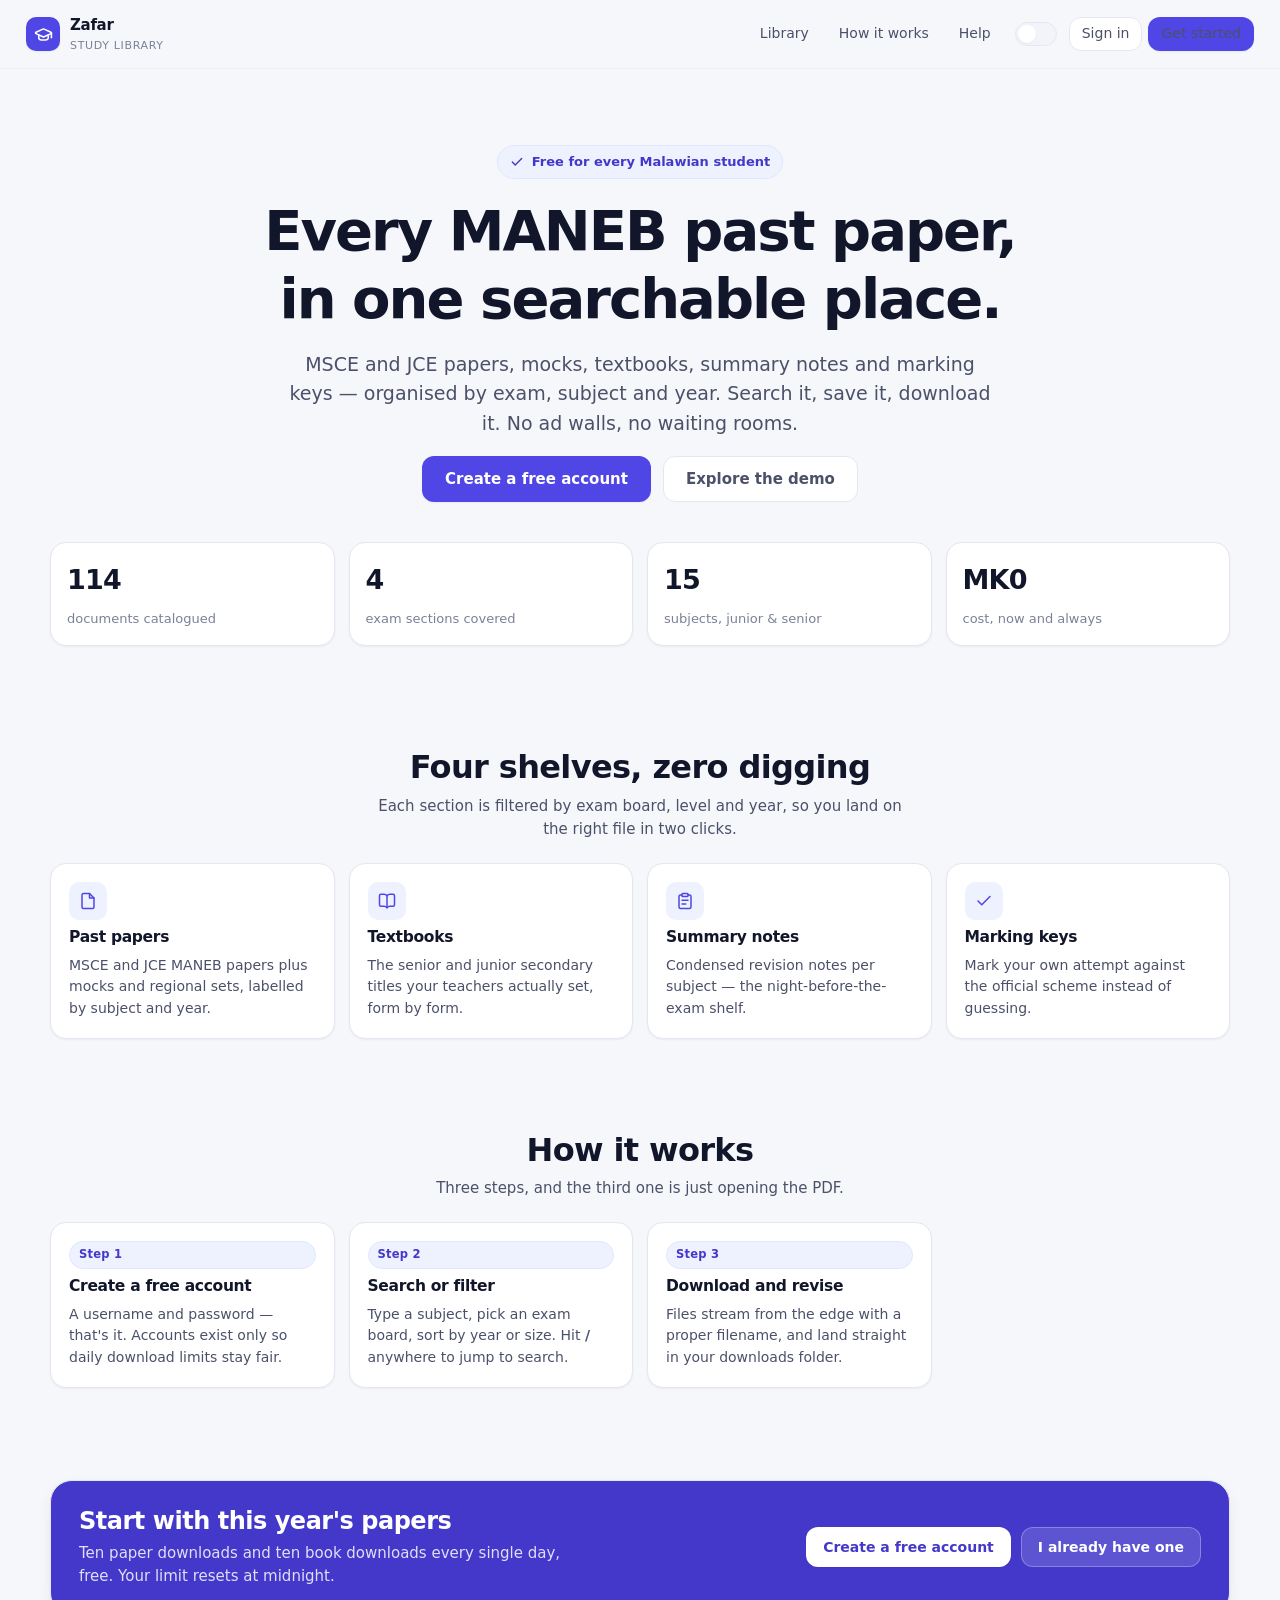
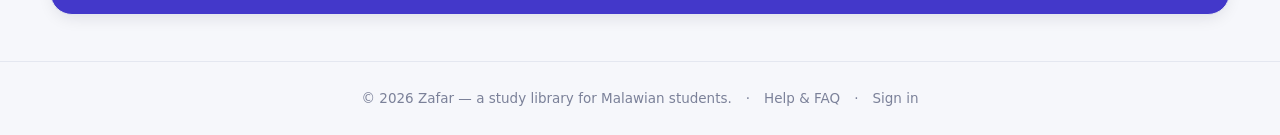
==== web/index.html @ 70df7e29 "Rebuild the Zafar frontend: design system, shared shell, demo fallback Replaces the copy-pasted per-" ====
<!DOCTYPE html>
<html lang="en" data-theme="light">
<head>
<meta charset="UTF-8">
<meta name="viewport" content="width=device-width, initial-scale=1">
<title>Zafar — MANEB past papers, textbooks &amp; notes</title>
<meta name="description" content="Zafar is a free, searchable library of MANEB MSCE and JCE past papers, mocks, textbooks, notes and marking keys.">
<link rel="stylesheet" href="assets/css/app.css">
<script>try{var t=localStorage.getItem("zafar_theme");if(t)document.documentElement.setAttribute("data-theme",t);}catch(e){}</script>
</head>
<body>
  <header class="landing-nav">
    <a class="brand" href="index.html">
      <span class="brand-mark">
        <svg width="19" height="19" viewBox="0 0 24 24" fill="none" stroke="currentColor" stroke-width="2" stroke-linecap="round" stroke-linejoin="round"><path d="M21.42 10.922a1 1 0 0 0-.019-1.838L12.83 5.18a2 2 0 0 0-1.66 0L2.6 9.08a1 1 0 0 0 0 1.837l8.57 3.908a2 2 0 0 0 1.66 0z"/><path d="M22 10v6"/><path d="M6 12.5V16a6 3 0 0 0 12 0v-3.5"/></svg>
      </span>
      <span class="brand-text"><span class="brand-name">Zafar</span><span class="brand-sub">Study library</span></span>
    </a>
    <nav class="links">
      <a class="nav-hide" href="#library">Library</a>
      <a class="nav-hide" href="#how">How it works</a>
      <a class="nav-hide" href="help.html">Help</a>
      <button class="switch" data-theme-switch role="switch" aria-checked="false" aria-label="Toggle dark mode" style="margin:0 6px"></button>
      <a class="btn btn-ghost btn-sm" href="login.html">Sign in</a>
      <a class="btn btn-primary btn-sm" href="register.html">Get started</a>
    </nav>
  </header>

  <main>
    <section class="wrap landing-hero">
      <span class="eyebrow">
        <svg width="14" height="14" viewBox="0 0 24 24" fill="none" stroke="currentColor" stroke-width="2.4" stroke-linecap="round" stroke-linejoin="round"><path d="M20 6 9 17l-5-5"/></svg>
        Free for every Malawian student
      </span>
      <h1>Every MANEB past paper, in one searchable place.</h1>
      <p class="lede">
        MSCE and JCE papers, mocks, textbooks, summary notes and marking keys — organised by exam,
        subject and year. Search it, save it, download it. No ad walls, no waiting rooms.
      </p>
      <div class="hero-cta">
        <a class="btn btn-primary btn-lg" href="register.html">Create a free account</a>
        <a class="btn btn-ghost btn-lg" href="home.html?demo=1">Explore the demo</a>
      </div>

      <div class="grid grid-stats" style="width:100%;margin-top:22px;text-align:left">
        <div class="stat"><div class="stat-value" data-count-docs>—</div><div class="stat-label">documents catalogued</div></div>
        <div class="stat"><div class="stat-value">4</div><div class="stat-label">exam sections covered</div></div>
        <div class="stat"><div class="stat-value">15</div><div class="stat-label">subjects, junior &amp; senior</div></div>
        <div class="stat"><div class="stat-value">MK0</div><div class="stat-label">cost, now and always</div></div>
      </div>
    </section>

    <section class="wrap section" id="library">
      <div class="section-title">
        <h2>Four shelves, zero digging</h2>
        <p>Each section is filtered by exam board, level and year, so you land on the right file in two clicks.</p>
      </div>
      <div class="grid">
        <a class="panel feature" href="dashboard.html?demo=1">
          <span class="stat-glyph"><svg width="18" height="18" viewBox="0 0 24 24" fill="none" stroke="currentColor" stroke-width="2" stroke-linecap="round" stroke-linejoin="round"><path d="M14 2H6a2 2 0 0 0-2 2v16a2 2 0 0 0 2 2h12a2 2 0 0 0 2-2V8z"/><polyline points="14 2 14 8 20 8"/></svg></span>
          <h3>Past papers</h3>
          <p>MSCE and JCE MANEB papers plus mocks and regional sets, labelled by subject and year.</p>
        </a>
        <a class="panel feature" href="books.html?demo=1">
          <span class="stat-glyph"><svg width="18" height="18" viewBox="0 0 24 24" fill="none" stroke="currentColor" stroke-width="2" stroke-linecap="round" stroke-linejoin="round"><path d="M12 5v16"/><path d="M20.001 19A2 2 0 0022 17V5a2 2 0 00-1.999-2L16 3.002A5 5 0 0012 5a5 5 0 00-4-2H4a2 2 0 00-2 2v12a2 2 0 001.999 2H8a5 5 0 014 2 5 5 0 014-2z"/></svg></span>
          <h3>Textbooks</h3>
          <p>The senior and junior secondary titles your teachers actually set, form by form.</p>
        </a>
        <a class="panel feature" href="notes.html?demo=1">
          <span class="stat-glyph"><svg width="18" height="18" viewBox="0 0 24 24" fill="none" stroke="currentColor" stroke-width="2" stroke-linecap="round" stroke-linejoin="round"><path d="M16 4h2a2 2 0 0 1 2 2v14a2 2 0 0 1-2 2H6a2 2 0 0 1-2-2V6a2 2 0 0 1 2-2h2"/><rect x="8" y="2" width="8" height="4" rx="1"/><path d="M8 11h8"/><path d="M8 16h5"/></svg></span>
          <h3>Summary notes</h3>
          <p>Condensed revision notes per subject — the night-before-the-exam shelf.</p>
        </a>
        <a class="panel feature" href="marking-keys.html?demo=1">
          <span class="stat-glyph"><svg width="18" height="18" viewBox="0 0 24 24" fill="none" stroke="currentColor" stroke-width="2" stroke-linecap="round" stroke-linejoin="round"><path d="M20 6 9 17l-5-5"/></svg></span>
          <h3>Marking keys</h3>
          <p>Mark your own attempt against the official scheme instead of guessing.</p>
        </a>
      </div>
    </section>

    <section class="wrap section" id="how">
      <div class="section-title">
        <h2>How it works</h2>
        <p>Three steps, and the third one is just opening the PDF.</p>
      </div>
      <div class="grid">
        <div class="panel feature">
          <span class="badge">Step 1</span>
          <h3>Create a free account</h3>
          <p>A username and password — that's it. Accounts exist only so daily download limits stay fair.</p>
        </div>
        <div class="panel feature">
          <span class="badge">Step 2</span>
          <h3>Search or filter</h3>
          <p>Type a subject, pick an exam board, sort by year or size. Hit <b>/</b> anywhere to jump to search.</p>
        </div>
        <div class="panel feature">
          <span class="badge">Step 3</span>
          <h3>Download and revise</h3>
          <p>Files stream from the edge with a proper filename, and land straight in your downloads folder.</p>
        </div>
      </div>
    </section>

    <section class="wrap section">
      <div class="panel hero" style="background:var(--brand-700)">
        <div>
          <h2>Start with this year's papers</h2>
          <p>Ten paper downloads and ten book downloads every single day, free. Your limit resets at midnight.</p>
        </div>
        <div class="hero-actions">
          <a class="btn btn-primary" href="register.html">Create a free account</a>
          <a class="btn btn-ghost" href="login.html">I already have one</a>
        </div>
      </div>
    </section>
  </main>

  <footer class="footer">
    <span>© <span data-year></span> Zafar — a study library for Malawian students.</span>
    <span aria-hidden="true">·</span>
    <a href="help.html">Help &amp; FAQ</a>
    <span aria-hidden="true">·</span>
    <a href="login.html">Sign in</a>
  </footer>

  <script src="assets/js/config.js"></script>
  <script src="assets/js/demo.js"></script>
  <script src="assets/js/shell.js"></script>
  <script>
    document.querySelector("[data-year]").textContent = new Date().getFullYear();
    document.querySelector("[data-count-docs]").textContent = ZafarDemo.total.toLocaleString();
    ZafarShell.applyTheme(document.documentElement.getAttribute("data-theme") || "light");
    document.querySelectorAll("[data-theme-switch]").forEach(function (sw) {
      sw.addEventListener("click", function () {
        var now = document.documentElement.getAttribute("data-theme") === "dark" ? "light" : "dark";
        ZafarShell.applyTheme(now);
      });
    });
  </script>
</body>
</html>
---- web/assets/css/app.css ----
/* ============================================================
   Zafar — design system
   One stylesheet, token driven, light + dark.
   ============================================================ */

:root {
  /* Brand: cool indigo (trust / study) + one warm accent (amber) */
  --brand-50:  #eef2ff;
  --brand-100: #e0e7ff;
  --brand-200: #c7d2fe;
  --brand-400: #818cf8;
  --brand-500: #6366f1;
  --brand-600: #4f46e5;
  --brand-700: #4338ca;

  --accent-500: #f59e0b;
  --accent-600: #d97706;

  --ok-500: #059669;
  --ok-bg:  #ecfdf5;
  --warn-500: #b45309;
  --warn-bg: #fffbeb;
  --danger-500: #dc2626;
  --danger-bg: #fef2f2;

  /* Surfaces */
  --bg:        #f6f7fb;
  --surface:   #ffffff;
  --surface-2: #f2f4f9;
  --sidebar:   #ffffff;

  --text:      #12162a;
  --text-soft: #4b5169;
  --text-mute: #7b8199;

  --border:      #e4e7f0;
  --border-soft: #eef0f7;

  --ring: rgba(99, 102, 241, 0.35);

  --shadow-sm: 0 1px 2px rgba(18, 22, 42, 0.05);
  --shadow-md: 0 6px 18px -6px rgba(18, 22, 42, 0.14);
  --shadow-lg: 0 24px 48px -24px rgba(18, 22, 42, 0.28);

  --r-sm: 8px;
  --r-md: 12px;
  --r-lg: 16px;
  --r-xl: 22px;
  --r-full: 999px;

  --sidebar-w: 274px;
  --content-max: 1180px;

  --ease: cubic-bezier(0.22, 0.8, 0.3, 1);
}

html[data-theme="dark"] {
  --bg:        #0b0e1a;
  --surface:   #12162a;
  --surface-2: #181d34;
  --sidebar:   #0f1324;

  --text:      #eef0f8;
  --text-soft: #b7bdd3;
  --text-mute: #868da8;

  --border:      #252b45;
  --border-soft: #1c2138;

  --brand-50:  #1b1f3d;
  --brand-100: #232a52;

  --ok-bg:   #0c2b21;
  --warn-bg: #2c2109;
  --danger-bg: #2c1315;

  --shadow-sm: 0 1px 2px rgba(0, 0, 0, 0.4);
  --shadow-md: 0 8px 22px -8px rgba(0, 0, 0, 0.6);
  --shadow-lg: 0 28px 56px -28px rgba(0, 0, 0, 0.75);
}

* { box-sizing: border-box; }

html, body { height: 100%; }

body {
  margin: 0;
  background: var(--bg);
  color: var(--text);
  font-family: "Inter", ui-sans-serif, system-ui, -apple-system, "Segoe UI", Roboto,
    "Helvetica Neue", Arial, sans-serif;
  font-size: 15px;
  line-height: 1.55;
  -webkit-font-smoothing: antialiased;
  text-rendering: optimizeLegibility;
}

a { color: inherit; text-decoration: none; }
button { font: inherit; color: inherit; }
svg { flex: 0 0 auto; }

h1, h2, h3, h4 {
  margin: 0;
  letter-spacing: -0.02em;
  line-height: 1.2;
  font-weight: 700;
}

:focus-visible {
  outline: 2px solid var(--brand-500);
  outline-offset: 2px;
  border-radius: var(--r-sm);
}

::selection { background: var(--brand-200); color: var(--text); }

/* Scrollbars */
* { scrollbar-width: thin; scrollbar-color: var(--border) transparent; }
*::-webkit-scrollbar { width: 10px; height: 10px; }
*::-webkit-scrollbar-thumb {
  background: var(--border);
  border: 3px solid transparent;
  background-clip: content-box;
  border-radius: var(--r-full);
}

/* ============================================================
   App layout
   ============================================================ */

.app { min-height: 100vh; }

.sidebar {
  position: fixed;
  inset: 0 auto 0 0;
  width: var(--sidebar-w);
  display: flex;
  flex-direction: column;
  gap: 4px;
  background: var(--sidebar);
  border-right: 1px solid var(--border);
  padding: 18px 14px 14px;
  z-index: 60;
  transition: transform 0.28s var(--ease);
}

.sidebar-header {
  display: flex;
  align-items: center;
  justify-content: space-between;
  gap: 10px;
  padding: 0 6px 16px;
}

.brand { display: flex; align-items: center; gap: 10px; }

.brand-mark {
  width: 34px;
  height: 34px;
  border-radius: 10px;
  display: grid;
  place-items: center;
  background: var(--brand-600);
  color: #fff;
  box-shadow: var(--shadow-sm);
}

.brand-text { display: flex; flex-direction: column; }
.brand-name { font-weight: 700; letter-spacing: -0.02em; }
.brand-sub { font-size: 11px; color: var(--text-mute); letter-spacing: 0.06em; text-transform: uppercase; }

.icon-btn {
  width: 34px;
  height: 34px;
  display: grid;
  place-items: center;
  border: 1px solid var(--border);
  background: var(--surface);
  border-radius: var(--r-md);
  cursor: pointer;
  color: var(--text-soft);
  transition: background 0.15s var(--ease), color 0.15s var(--ease);
}
.icon-btn:hover { background: var(--surface-2); color: var(--text); }

.sidebar .icon-btn.close-btn { display: none; }

.nav {
  display: flex;
  flex-direction: column;
  gap: 2px;
  overflow-y: auto;
  flex: 1 1 auto;
  padding-bottom: 8px;
}

.nav-label {
  font-size: 11px;
  letter-spacing: 0.09em;
  text-transform: uppercase;
  color: var(--text-mute);
  font-weight: 600;
  padding: 14px 10px 6px;
}

.nav-item {
  display: flex;
  align-items: center;
  gap: 11px;
  padding: 9px 10px;
  border-radius: var(--r-md);
  color: var(--text-soft);
  font-weight: 500;
  cursor: pointer;
  user-select: none;
  transition: background 0.15s var(--ease), color 0.15s var(--ease);
}
.nav-item > svg { width: 18px; height: 18px; opacity: 0.8; }
.nav-item:hover { background: var(--surface-2); color: var(--text); }
.nav-item.active {
  background: var(--brand-50);
  color: var(--brand-700);
  font-weight: 600;
}
html[data-theme="dark"] .nav-item.active { color: var(--brand-200); }
.nav-item.active > svg { opacity: 1; }

.nav-item .chevron {
  margin-left: auto;
  width: 15px;
  height: 15px;
  opacity: 0.6;
  transition: transform 0.22s var(--ease);
}
.nav-item.open .chevron { transform: rotate(90deg); }

.sub-nav {
  display: grid;
  grid-template-rows: 0fr;
  transition: grid-template-rows 0.25s var(--ease);
  margin-left: 18px;
  border-left: 1px solid var(--border);
}
.sub-nav.open { grid-template-rows: 1fr; }
.sub-nav > div { overflow: hidden; display: flex; flex-direction: column; gap: 1px; padding-left: 8px; }
.sub-nav.open > div { padding-block: 3px; }

.sub-item {
  padding: 7px 10px;
  border-radius: var(--r-sm);
  font-size: 14px;
  color: var(--text-soft);
  cursor: pointer;
  display: flex;
  align-items: center;
}
.sub-item:hover { background: var(--surface-2); color: var(--text); }
.sub-item.active { color: var(--brand-600); font-weight: 600; }
html[data-theme="dark"] .sub-item.active { color: var(--brand-400); }

.pill {
  margin-left: auto;
  min-width: 20px;
  height: 20px;
  padding: 0 6px;
  border-radius: var(--r-full);
  background: var(--brand-600);
  color: #fff;
  font-size: 11px;
  font-weight: 700;
  display: inline-flex;
  align-items: center;
  justify-content: center;
}

.sidebar-footer {
  border-top: 1px solid var(--border-soft);
  padding-top: 10px;
  display: flex;
  flex-direction: column;
  gap: 4px;
}

.theme-row {
  display: flex;
  align-items: center;
  gap: 10px;
  padding: 8px 10px;
  font-size: 14px;
  color: var(--text-soft);
}
.switch {
  margin-left: auto;
  width: 42px;
  height: 24px;
  border-radius: var(--r-full);
  border: 1px solid var(--border);
  background: var(--surface-2);
  position: relative;
  cursor: pointer;
  transition: background 0.2s var(--ease), border-color 0.2s var(--ease);
}
.switch::after {
  content: "";
  position: absolute;
  top: 2px;
  left: 2px;
  width: 18px;
  height: 18px;
  border-radius: var(--r-full);
  background: var(--surface);
  box-shadow: var(--shadow-sm);
  transition: left 0.2s var(--ease);
}
.switch[aria-checked="true"] { background: var(--brand-600); border-color: var(--brand-600); }
.switch[aria-checked="true"]::after { left: 21px; }

.overlay {
  position: fixed;
  inset: 0;
  background: rgba(9, 12, 26, 0.5);
  backdrop-filter: blur(2px);
  opacity: 0;
  pointer-events: none;
  transition: opacity 0.25s var(--ease);
  z-index: 55;
}
.overlay.show { opacity: 1; pointer-events: auto; }

/* Main */
.main {
  margin-left: var(--sidebar-w);
  min-height: 100vh;
  display: flex;
  flex-direction: column;
}

.topbar {
  position: sticky;
  top: 0;
  z-index: 40;
  display: flex;
  align-items: center;
  gap: 14px;
  padding: 14px 26px;
  background: color-mix(in srgb, var(--bg) 82%, transparent);
  backdrop-filter: blur(10px);
  border-bottom: 1px solid var(--border-soft);
}
.hamburger { display: none; }

.topbar h1 { font-size: 19px; }
.topbar .crumb { font-size: 12px; color: var(--text-mute); font-weight: 500; }
.topbar-right { margin-left: auto; display: flex; align-items: center; gap: 10px; }

.count-tag {
  font-size: 13px;
  color: var(--text-soft);
  background: var(--surface);
  border: 1px solid var(--border);
  padding: 5px 11px;
  border-radius: var(--r-full);
  font-variant-numeric: tabular-nums;
  white-space: nowrap;
}

.content {
  width: 100%;
  max-width: var(--content-max);
  margin: 0 auto;
  padding: 24px 26px 64px;
  display: flex;
  flex-direction: column;
  gap: 20px;
}

/* ============================================================
   Buttons
   ============================================================ */

.btn {
  display: inline-flex;
  align-items: center;
  justify-content: center;
  gap: 8px;
  height: 40px;
  padding: 0 16px;
  border-radius: var(--r-md);
  border: 1px solid transparent;
  font-weight: 600;
  font-size: 14px;
  cursor: pointer;
  white-space: nowrap;
  transition: background 0.15s var(--ease), border-color 0.15s var(--ease),
    color 0.15s var(--ease), box-shadow 0.15s var(--ease);
}
.btn-primary { background: var(--brand-600); color: #fff; box-shadow: var(--shadow-sm); }
.btn-primary:hover { background: var(--brand-700); }
.btn-ghost { background: var(--surface); border-color: var(--border); color: var(--text-soft); }
.btn-ghost:hover { background: var(--surface-2); color: var(--text); }
.btn-sm { height: 34px; padding: 0 12px; font-size: 13px; }
.btn-lg { height: 46px; padding: 0 22px; font-size: 15px; }
.btn-block { width: 100%; }
.btn[disabled], .btn[aria-disabled="true"] { opacity: 0.55; cursor: not-allowed; }

/* ============================================================
   Cards / grid
   ============================================================ */

.panel {
  background: var(--surface);
  border: 1px solid var(--border);
  border-radius: var(--r-lg);
  box-shadow: var(--shadow-sm);
}

.section-head {
  display: flex;
  align-items: baseline;
  gap: 12px;
  flex-wrap: wrap;
}
.section-head h2 { font-size: 16px; }
.section-head p { margin: 0; color: var(--text-mute); font-size: 13px; }
.section-head .spacer { margin-left: auto; }

.grid {
  display: grid;
  gap: 14px;
  grid-template-columns: repeat(auto-fill, minmax(272px, 1fr));
}
.grid-stats { grid-template-columns: repeat(auto-fit, minmax(200px, 1fr)); }

/* Document card */
.doc {
  background: var(--surface);
  border: 1px solid var(--border);
  border-radius: var(--r-lg);
  padding: 16px;
  display: flex;
  flex-direction: column;
  gap: 12px;
  box-shadow: var(--shadow-sm);
  transition: border-color 0.16s var(--ease), box-shadow 0.16s var(--ease);
}
.doc:hover { border-color: var(--brand-200); box-shadow: var(--shadow-md); }
html[data-theme="dark"] .doc:hover { border-color: var(--brand-500); }

.doc-top { display: flex; align-items: center; gap: 8px; }

.badge {
  display: inline-flex;
  align-items: center;
  gap: 6px;
  font-size: 11.5px;
  font-weight: 600;
  letter-spacing: 0.02em;
  padding: 4px 9px;
  border-radius: var(--r-full);
  background: var(--brand-50);
  color: var(--brand-700);
  border: 1px solid var(--brand-100);
}
html[data-theme="dark"] .badge { color: var(--brand-200); border-color: transparent; }
.badge-soft { background: var(--surface-2); color: var(--text-soft); border-color: var(--border); }
.badge-ok { background: var(--ok-bg); color: var(--ok-500); border-color: transparent; }
.badge-warn { background: var(--warn-bg); color: var(--warn-500); border-color: transparent; }

.fav-btn {
  margin-left: auto;
  width: 32px;
  height: 32px;
  display: grid;
  place-items: center;
  border-radius: var(--r-md);
  border: 1px solid var(--border);
  background: var(--surface);
  color: var(--text-mute);
  cursor: pointer;
  transition: color 0.15s var(--ease), background 0.15s var(--ease), border-color 0.15s var(--ease);
}
.fav-btn:hover { color: var(--danger-500); border-color: var(--danger-500); }
.fav-btn.on { color: #fff; background: var(--danger-500); border-color: var(--danger-500); }
.fav-btn.on svg { fill: currentColor; }
.fav-btn.bounce { animation: pop 0.3s var(--ease); }

@keyframes pop {
  0% { transform: scale(1); }
  45% { transform: scale(1.18); }
  100% { transform: scale(1); }
}

.doc-title {
  font-weight: 650;
  font-size: 15px;
  letter-spacing: -0.01em;
  display: -webkit-box;
  -webkit-line-clamp: 2;
  -webkit-box-orient: vertical;
  overflow: hidden;
  min-height: 2.6em;
}

.doc-foot {
  display: flex;
  align-items: center;
  gap: 12px;
  padding-top: 12px;
  border-top: 1px solid var(--border-soft);
  margin-top: auto;
}

.file-meta { display: flex; align-items: center; gap: 10px; min-width: 0; }
.file-glyph {
  width: 36px;
  height: 36px;
  border-radius: var(--r-md);
  display: grid;
  place-items: center;
  background: var(--danger-bg);
  color: var(--danger-500);
}
.file-meta .lines { min-width: 0; line-height: 1.3; }
.file-meta .size { font-size: 13px; font-weight: 600; }
.file-meta .type { font-size: 12px; color: var(--text-mute); }
.doc-foot .btn { margin-left: auto; }

/* Stat card */
.stat {
  background: var(--surface);
  border: 1px solid var(--border);
  border-radius: var(--r-lg);
  padding: 16px;
  display: flex;
  flex-direction: column;
  gap: 8px;
  box-shadow: var(--shadow-sm);
}
.stat-head { display: flex; align-items: center; gap: 10px; }
.stat-glyph {
  width: 34px;
  height: 34px;
  border-radius: 10px;
  display: grid;
  place-items: center;
  background: var(--brand-50);
  color: var(--brand-600);
}
html[data-theme="dark"] .stat-glyph { color: var(--brand-400); }
.stat-label { font-size: 13px; color: var(--text-mute); font-weight: 500; }
.stat-value { font-size: 27px; font-weight: 700; letter-spacing: -0.03em; font-variant-numeric: tabular-nums; }
.stat-foot { font-size: 12.5px; color: var(--text-mute); }

.meter { height: 6px; border-radius: var(--r-full); background: var(--surface-2); overflow: hidden; }
.meter > i { display: block; height: 100%; background: var(--brand-600); border-radius: inherit; transition: width 0.5s var(--ease); }
.meter.low > i { background: var(--accent-500); }
.meter.out > i { background: var(--danger-500); }

/* Hero / greeting */
.hero {
  border-radius: var(--r-xl);
  padding: 26px 28px;
  background: var(--brand-600);
  color: #fff;
  display: flex;
  align-items: center;
  gap: 24px;
  flex-wrap: wrap;
  box-shadow: var(--shadow-md);
}
.hero h2 { font-size: 24px; }
.hero p { margin: 6px 0 0; color: rgba(255, 255, 255, 0.84); max-width: 54ch; }
.hero .hero-actions { margin-left: auto; display: flex; gap: 10px; flex-wrap: wrap; }
.hero .btn-ghost {
  background: rgba(255, 255, 255, 0.14);
  border-color: rgba(255, 255, 255, 0.28);
  color: #fff;
}
.hero .btn-ghost:hover { background: rgba(255, 255, 255, 0.24); color: #fff; }
.hero .btn-primary { background: #fff; color: var(--brand-700); }
.hero .btn-primary:hover { background: #eef2ff; }

/* ============================================================
   Search + filters
   ============================================================ */

.toolbar { display: flex; gap: 10px; flex-wrap: wrap; align-items: center; }

.search {
  position: relative;
  flex: 1 1 300px;
  min-width: 220px;
}
.search > svg {
  position: absolute;
  left: 13px;
  top: 50%;
  transform: translateY(-50%);
  width: 18px;
  height: 18px;
  color: var(--text-mute);
  pointer-events: none;
}
.search input {
  width: 100%;
  height: 44px;
  padding: 0 14px 0 42px;
  border-radius: var(--r-md);
  border: 1px solid var(--border);
  background: var(--surface);
  color: var(--text);
  font-size: 14.5px;
  transition: border-color 0.15s var(--ease), box-shadow 0.15s var(--ease);
}
.search input::placeholder { color: var(--text-mute); }
.search input:focus {
  outline: none;
  border-color: var(--brand-500);
  box-shadow: 0 0 0 3px var(--ring);
}

.select {
  height: 44px;
  padding: 0 34px 0 13px;
  border-radius: var(--r-md);
  border: 1px solid var(--border);
  background: var(--surface);
  color: var(--text);
  font-size: 14px;
  cursor: pointer;
  appearance: none;
  background-image: url("data:image/svg+xml,%3Csvg xmlns='http://www.w3.org/2000/svg' viewBox='0 0 24 24' fill='none' stroke='%237b8199' stroke-width='2' stroke-linecap='round'%3E%3Cpath d='m6 9 6 6 6-6'/%3E%3C/svg%3E");
  background-repeat: no-repeat;
  background-position: right 10px center;
  background-size: 16px;
}
.select:focus { outline: none; border-color: var(--brand-500); box-shadow: 0 0 0 3px var(--ring); }

.chips { display: flex; gap: 8px; flex-wrap: wrap; }
.chip {
  display: inline-flex;
  align-items: center;
  gap: 7px;
  height: 30px;
  padding: 0 11px;
  border-radius: var(--r-full);
  background: var(--brand-50);
  color: var(--brand-700);
  border: 1px solid var(--brand-100);
  font-size: 13px;
  font-weight: 600;
}
html[data-theme="dark"] .chip { color: var(--brand-200); border-color: transparent; }
.chip button {
  border: 0;
  background: transparent;
  cursor: pointer;
  padding: 0;
  line-height: 1;
  opacity: 0.7;
  font-size: 13px;
}
.chip button:hover { opacity: 1; }
.chip.clear {
  background: transparent;
  border-color: var(--border);
  color: var(--text-soft);
  cursor: pointer;
}
.chip.clear:hover { background: var(--surface-2); color: var(--text); }

/* ============================================================
   States
   ============================================================ */

.state {
  display: none;
  flex-direction: column;
  align-items: center;
  text-align: center;
  gap: 8px;
  padding: 56px 24px;
  background: var(--surface);
  border: 1px dashed var(--border);
  border-radius: var(--r-lg);
}
.state.show { display: flex; }
.state svg { width: 40px; height: 40px; color: var(--text-mute); margin-bottom: 4px; }
.state h3 { font-size: 16px; }
.state p { margin: 0; color: var(--text-mute); max-width: 44ch; }
.state .btn { margin-top: 10px; }
.state.danger svg { color: var(--danger-500); }

.skeleton { display: grid; gap: 14px; grid-template-columns: repeat(auto-fill, minmax(272px, 1fr)); }
.sk-card {
  background: var(--surface);
  border: 1px solid var(--border);
  border-radius: var(--r-lg);
  padding: 16px;
  display: flex;
  flex-direction: column;
  gap: 12px;
}
.sk { border-radius: var(--r-sm); background: var(--surface-2); position: relative; overflow: hidden; }
.sk::after {
  content: "";
  position: absolute;
  inset: 0;
  background: linear-gradient(90deg, transparent, color-mix(in srgb, var(--surface) 70%, transparent), transparent);
  animation: shimmer 1.3s infinite;
}
@keyframes shimmer { from { transform: translateX(-100%); } to { transform: translateX(100%); } }
.sk-badge { width: 84px; height: 22px; border-radius: var(--r-full); }
.sk-title { width: 88%; height: 15px; }
.sk-title2 { width: 62%; height: 15px; }
.sk-foot { display: flex; align-items: center; gap: 12px; padding-top: 12px; border-top: 1px solid var(--border-soft); }
.sk-glyph { width: 36px; height: 36px; border-radius: var(--r-md); }
.sk-meta { width: 78px; height: 13px; }
.sk-btn { width: 108px; height: 34px; border-radius: var(--r-md); margin-left: auto; }

/* Toast */
.toast {
  position: fixed;
  left: 50%;
  bottom: 26px;
  transform: translate(-50%, 18px);
  z-index: 90;
  display: flex;
  align-items: center;
  gap: 9px;
  max-width: min(92vw, 420px);
  padding: 11px 16px;
  border-radius: var(--r-full);
  background: var(--text);
  color: var(--bg);
  font-size: 14px;
  font-weight: 500;
  box-shadow: var(--shadow-lg);
  opacity: 0;
  pointer-events: none;
  transition: opacity 0.2s var(--ease), transform 0.24s var(--ease);
}
.toast.show { opacity: 1; transform: translate(-50%, 0); }

/* Recent list */
.list { display: flex; flex-direction: column; }
.list-row {
  display: flex;
  align-items: center;
  gap: 12px;
  padding: 12px 16px;
  border-top: 1px solid var(--border-soft);
}
.list-row:first-child { border-top: 0; }
.list-row .lines { min-width: 0; }
.list-row .name {
  font-weight: 600;
  font-size: 14px;
  white-space: nowrap;
  overflow: hidden;
  text-overflow: ellipsis;
}
.list-row .sub { font-size: 12.5px; color: var(--text-mute); }
.list-row .when { margin-left: auto; font-size: 12.5px; color: var(--text-mute); white-space: nowrap; }

/* ============================================================
   Auth page
   ============================================================ */

.auth {
  min-height: 100vh;
  display: grid;
  grid-template-columns: 1.05fr 1fr;
}
.auth-aside {
  background: var(--brand-700);
  color: #fff;
  padding: 48px;
  display: flex;
  flex-direction: column;
  gap: 28px;
  justify-content: center;
}
.auth-aside .brand-name, .auth-aside .brand-sub { color: #fff; }
.auth-aside h2 { font-size: 32px; max-width: 22ch; }
.auth-aside p { color: rgba(255, 255, 255, 0.84); max-width: 44ch; margin: 0; }
.auth-points { display: flex; flex-direction: column; gap: 14px; }
.auth-point { display: flex; gap: 12px; align-items: flex-start; }
.auth-point .tick {
  width: 24px; height: 24px; border-radius: var(--r-full);
  background: rgba(255,255,255,0.18); display: grid; place-items: center; flex: 0 0 auto;
}
.auth-point b { display: block; font-weight: 650; }
.auth-point span { color: rgba(255, 255, 255, 0.8); font-size: 13.5px; }

.auth-main { display: grid; place-items: center; padding: 40px 24px; }
.auth-card { width: 100%; max-width: 400px; display: flex; flex-direction: column; gap: 18px; }

.field { display: flex; flex-direction: column; gap: 6px; }
.field label { font-size: 13px; font-weight: 600; color: var(--text-soft); }
.field input {
  height: 44px;
  padding: 0 13px;
  border-radius: var(--r-md);
  border: 1px solid var(--border);
  background: var(--surface);
  color: var(--text);
  font-size: 14.5px;
}
.field input:focus { outline: none; border-color: var(--brand-500); box-shadow: 0 0 0 3px var(--ring); }
.field .hint { font-size: 12px; color: var(--text-mute); }

.checkbox { display: flex; align-items: center; gap: 9px; font-size: 13.5px; color: var(--text-soft); }
.checkbox input { width: 16px; height: 16px; accent-color: var(--brand-600); }

.auth-alt { font-size: 13.5px; color: var(--text-mute); text-align: center; }
.auth-alt a { color: var(--brand-600); font-weight: 600; }

.divider { display: flex; align-items: center; gap: 12px; color: var(--text-mute); font-size: 12px; }
.divider::before, .divider::after { content: ""; height: 1px; background: var(--border); flex: 1; }

/* ============================================================
   Landing
   ============================================================ */

.landing-nav {
  position: sticky;
  top: 0;
  z-index: 40;
  display: flex;
  align-items: center;
  gap: 18px;
  padding: 14px 26px;
  background: color-mix(in srgb, var(--bg) 85%, transparent);
  backdrop-filter: blur(10px);
  border-bottom: 1px solid var(--border-soft);
}
.landing-nav .links { margin-left: auto; display: flex; align-items: center; gap: 6px; }
.landing-nav .links a { padding: 8px 12px; border-radius: var(--r-md); color: var(--text-soft); font-weight: 500; font-size: 14px; }
.landing-nav .links a:hover { background: var(--surface-2); color: var(--text); }

.wrap { max-width: var(--content-max); margin: 0 auto; padding: 0 26px; }

.landing-hero { padding: 76px 0 56px; text-align: center; display: flex; flex-direction: column; align-items: center; gap: 18px; }
.landing-hero h1 { font-size: clamp(34px, 5.2vw, 56px); max-width: 20ch; letter-spacing: -0.035em; }
.landing-hero .lede { font-size: clamp(16px, 1.7vw, 19px); color: var(--text-soft); max-width: 58ch; margin: 0; }
.eyebrow {
  display: inline-flex; align-items: center; gap: 8px;
  padding: 6px 12px; border-radius: var(--r-full);
  background: var(--brand-50); color: var(--brand-700);
  border: 1px solid var(--brand-100);
  font-size: 13px; font-weight: 600;
}
html[data-theme="dark"] .eyebrow { color: var(--brand-200); border-color: transparent; }
.hero-cta { display: flex; gap: 12px; flex-wrap: wrap; justify-content: center; }

.feature { padding: 18px; display: flex; flex-direction: column; gap: 8px; }
.feature .stat-glyph { width: 38px; height: 38px; }
.feature h3 { font-size: 15.5px; }
.feature p { margin: 0; color: var(--text-soft); font-size: 14px; }

.section { padding: 46px 0; display: flex; flex-direction: column; gap: 22px; }
.section-title { text-align: center; display: flex; flex-direction: column; gap: 8px; align-items: center; }
.section-title h2 { font-size: clamp(24px, 3vw, 32px); }
.section-title p { margin: 0; color: var(--text-soft); max-width: 56ch; }

.footer {
  border-top: 1px solid var(--border);
  padding: 26px;
  color: var(--text-mute);
  font-size: 13.5px;
  display: flex;
  gap: 14px;
  flex-wrap: wrap;
  align-items: center;
  justify-content: center;
}

/* Accordion (help) */
.qa { border-top: 1px solid var(--border-soft); }
.qa:first-child { border-top: 0; }
.qa summary {
  cursor: pointer;
  padding: 16px;
  font-weight: 600;
  display: flex;
  align-items: center;
  gap: 10px;
  list-style: none;
}
.qa summary::-webkit-details-marker { display: none; }
.qa summary::after {
  content: "";
  margin-left: auto;
  width: 9px; height: 9px;
  border-right: 2px solid var(--text-mute);
  border-bottom: 2px solid var(--text-mute);
  transform: rotate(45deg);
  transition: transform 0.2s var(--ease);
}
.qa[open] summary::after { transform: rotate(-135deg); }
.qa .qa-body { padding: 0 16px 16px; color: var(--text-soft); max-width: 76ch; }
.qa .qa-body p { margin: 0 0 8px; }

/* Utility */
.sr-only {
  position: absolute; width: 1px; height: 1px; padding: 0; margin: -1px;
  overflow: hidden; clip: rect(0 0 0 0); white-space: nowrap; border: 0;
}
.stack { display: flex; flex-direction: column; gap: 14px; }
.row { display: flex; align-items: center; gap: 10px; flex-wrap: wrap; }

/* ============================================================
   Responsive
   ============================================================ */

@media (max-width: 1024px) {
  .auth { grid-template-columns: 1fr; }
  .auth-aside { display: none; }
}

@media (max-width: 900px) {
  .sidebar { transform: translateX(-100%); box-shadow: var(--shadow-lg); }
  .sidebar.open { transform: none; }
  .sidebar .icon-btn.close-btn { display: grid; }
  .main { margin-left: 0; }
  .hamburger { display: grid; }
  .content { padding: 18px 16px 56px; }
  .topbar { padding: 12px 16px; }
  .hero { padding: 22px; }
  .hero .hero-actions { margin-left: 0; width: 100%; }
  .landing-nav .links a.nav-hide { display: none; }
}

@media (max-width: 560px) {
  .grid, .skeleton { grid-template-columns: 1fr; }
  .topbar .crumb { display: none; }
  .landing-hero { padding: 48px 0 32px; }
}

@media (prefers-reduced-motion: reduce) {
  *, *::after, *::before { animation-duration: 0.01ms !important; transition-duration: 0.01ms !important; }
}
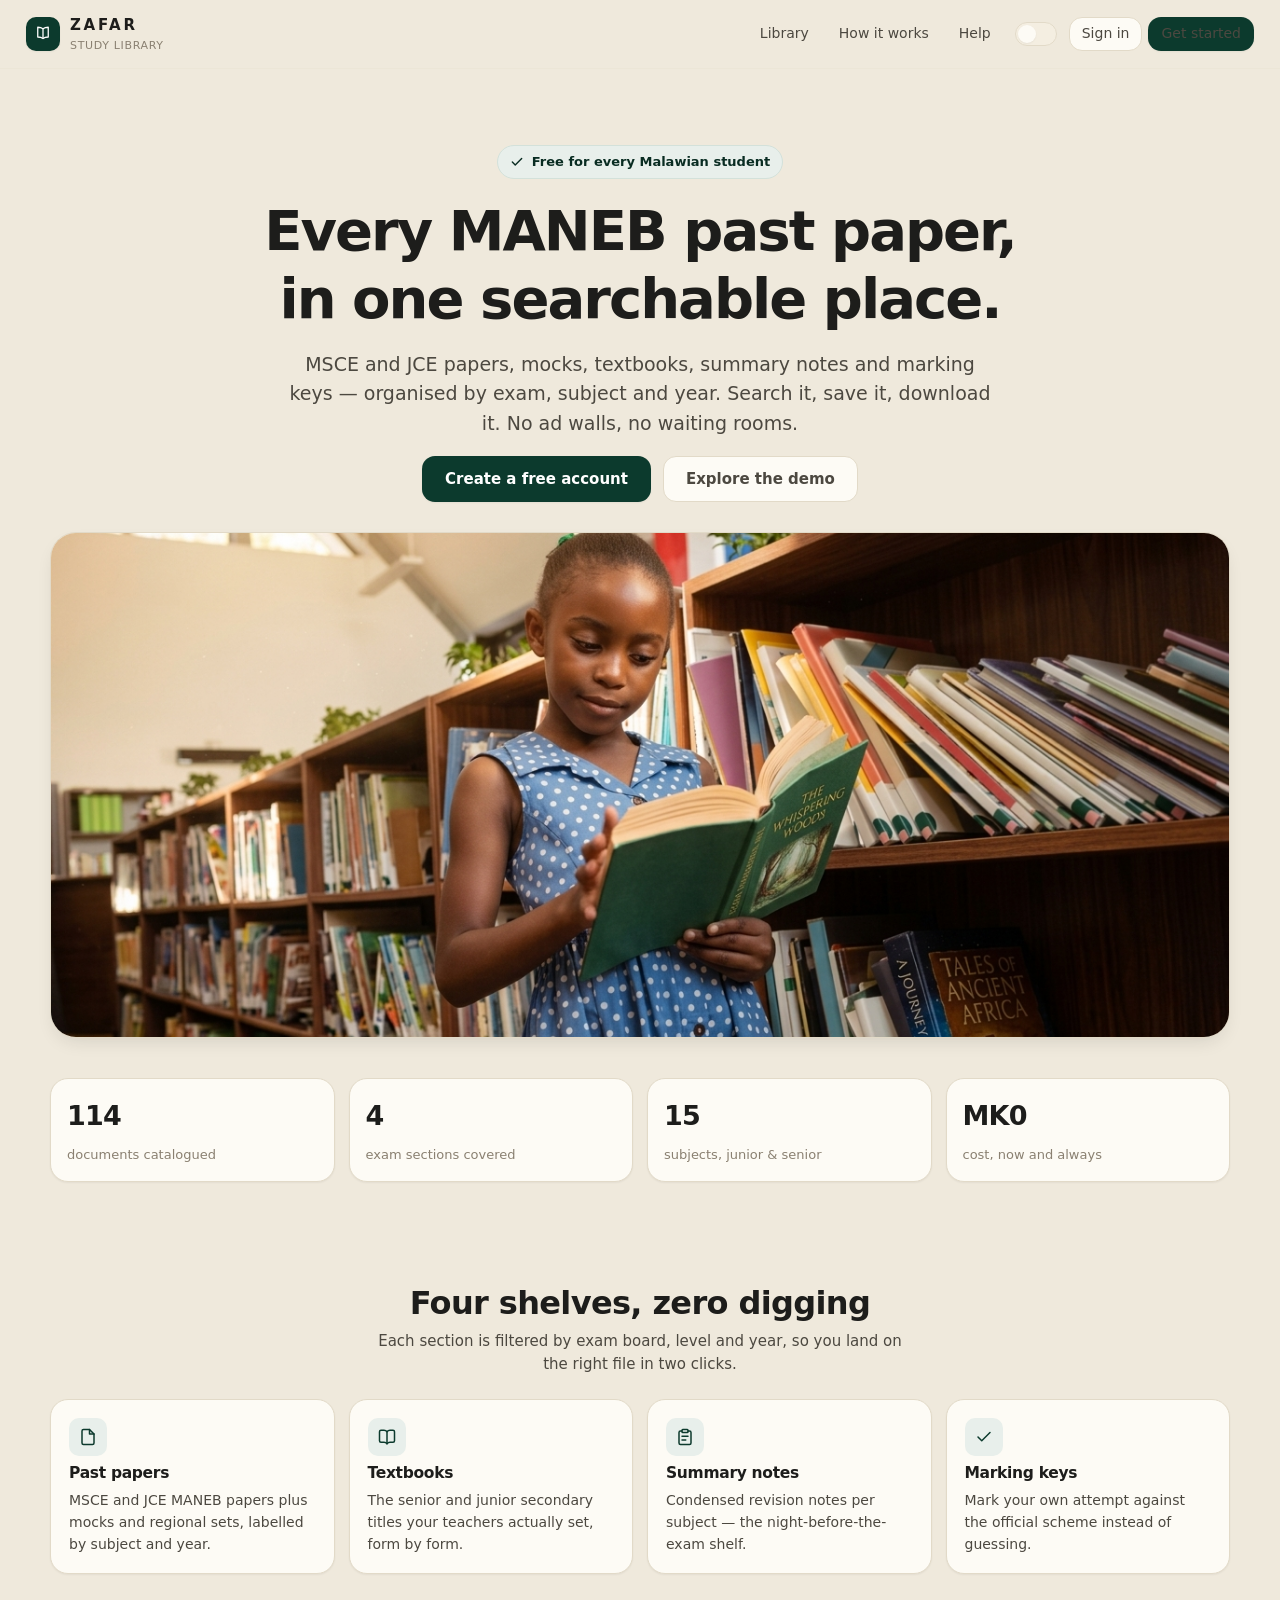
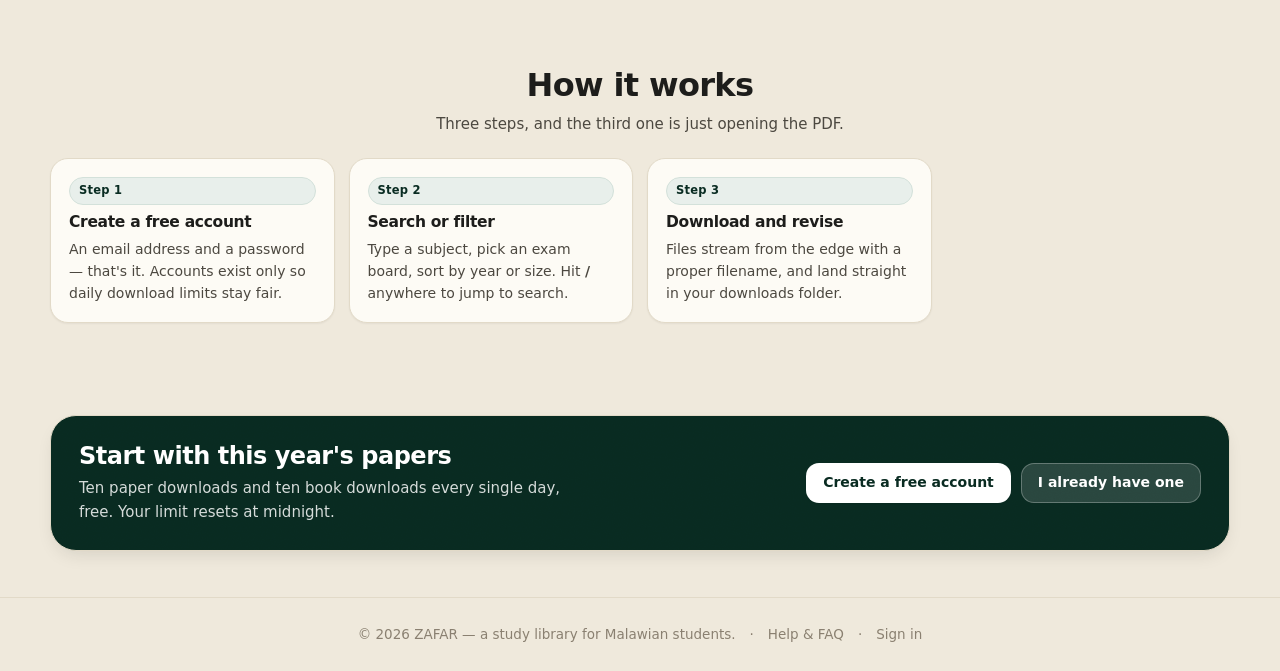
==== commit a05c5053: "Retheme to the ZAFAR auth palette and rebuild the auth screen Colour tokens now derive from the auth" ====
--- a/web/index.html
+++ b/web/index.html
@@ -3,6 +3,7 @@
 <head>
 <meta charset="UTF-8">
 <meta name="viewport" content="width=device-width, initial-scale=1">
+<meta name="theme-color" content="#0c3a2d">
 <title>Zafar — MANEB past papers, textbooks &amp; notes</title>
 <meta name="description" content="Zafar is a free, searchable library of MANEB MSCE and JCE past papers, mocks, textbooks, notes and marking keys.">
 <link rel="stylesheet" href="assets/css/app.css">
@@ -12,9 +13,9 @@
   <header class="landing-nav">
     <a class="brand" href="index.html">
       <span class="brand-mark">
-        <svg width="19" height="19" viewBox="0 0 24 24" fill="none" stroke="currentColor" stroke-width="2" stroke-linecap="round" stroke-linejoin="round"><path d="M21.42 10.922a1 1 0 0 0-.019-1.838L12.83 5.18a2 2 0 0 0-1.66 0L2.6 9.08a1 1 0 0 0 0 1.837l8.57 3.908a2 2 0 0 0 1.66 0z"/><path d="M22 10v6"/><path d="M6 12.5V16a6 3 0 0 0 12 0v-3.5"/></svg>
+        <svg width="18" height="18" viewBox="0 0 24 24" fill="none" stroke="currentColor" stroke-width="1.7" stroke-linejoin="round"><path d="M12 5C10.2 3.6 7.6 3 5 3v13c2.6 0 5.2.6 7 2 1.8-1.4 4.4-2 7-2V3c-2.6 0-5.2.6-7 2Z"/><path d="M12 5v13"/></svg>
       </span>
-      <span class="brand-text"><span class="brand-name">Zafar</span><span class="brand-sub">Study library</span></span>
+      <span class="brand-text"><span class="brand-name">ZAFAR</span><span class="brand-sub">Study library</span></span>
     </a>
     <nav class="links">
       <a class="nav-hide" href="#library">Library</a>
@@ -41,6 +42,10 @@
         <a class="btn btn-primary btn-lg" href="register.html">Create a free account</a>
         <a class="btn btn-ghost btn-lg" href="home.html?demo=1">Explore the demo</a>
       </div>
+
+      <figure class="landing-shot">
+        <img src="assets/img/hero.jpg" alt="A student choosing a book in the school library" loading="lazy">
+      </figure>
 
       <div class="grid grid-stats" style="width:100%;margin-top:22px;text-align:left">
         <div class="stat"><div class="stat-value" data-count-docs>—</div><div class="stat-label">documents catalogued</div></div>
@@ -88,7 +93,7 @@
         <div class="panel feature">
           <span class="badge">Step 1</span>
           <h3>Create a free account</h3>
-          <p>A username and password — that's it. Accounts exist only so daily download limits stay fair.</p>
+          <p>An email address and a password — that's it. Accounts exist only so daily download limits stay fair.</p>
         </div>
         <div class="panel feature">
           <span class="badge">Step 2</span>
@@ -118,7 +123,7 @@
   </main>
 
   <footer class="footer">
-    <span>© <span data-year></span> Zafar — a study library for Malawian students.</span>
+    <span>© <span data-year></span> ZAFAR — a study library for Malawian students.</span>
     <span aria-hidden="true">·</span>
     <a href="help.html">Help &amp; FAQ</a>
     <span aria-hidden="true">·</span>
--- a/web/assets/css/app.css
+++ b/web/assets/css/app.css
@@ -3,49 +3,53 @@
    One stylesheet, token driven, light + dark.
    ============================================================ */
 
+/* Palette taken from the ZAFAR auth screen: deep forest green on warm
+   cream, with the wood/ochre tones of the hero photo as the one accent.
+   Every colour in the app derives from these tokens. */
 :root {
-  /* Brand: cool indigo (trust / study) + one warm accent (amber) */
-  --brand-50:  #eef2ff;
-  --brand-100: #e0e7ff;
-  --brand-200: #c7d2fe;
-  --brand-400: #818cf8;
-  --brand-500: #6366f1;
-  --brand-600: #4f46e5;
-  --brand-700: #4338ca;
-
-  --accent-500: #f59e0b;
-  --accent-600: #d97706;
-
-  --ok-500: #059669;
-  --ok-bg:  #ecfdf5;
-  --warn-500: #b45309;
-  --warn-bg: #fffbeb;
-  --danger-500: #dc2626;
-  --danger-bg: #fef2f2;
-
-  /* Surfaces */
-  --bg:        #f6f7fb;
-  --surface:   #ffffff;
-  --surface-2: #f2f4f9;
-  --sidebar:   #ffffff;
-
-  --text:      #12162a;
-  --text-soft: #4b5169;
-  --text-mute: #7b8199;
-
-  --border:      #e4e7f0;
-  --border-soft: #eef0f7;
-
-  --ring: rgba(99, 102, 241, 0.35);
-
-  --shadow-sm: 0 1px 2px rgba(18, 22, 42, 0.05);
-  --shadow-md: 0 6px 18px -6px rgba(18, 22, 42, 0.14);
-  --shadow-lg: 0 24px 48px -24px rgba(18, 22, 42, 0.28);
-
-  --r-sm: 8px;
-  --r-md: 12px;
-  --r-lg: 16px;
-  --r-xl: 22px;
+  --brand-50:  #e8efeb;
+  --brand-100: #d3e1da;
+  --brand-200: #a9c6b8;
+  --brand-400: #4a7c6a;
+  --brand-500: #175946;
+  --brand-600: #0c3a2d;
+  --brand-700: #092c22;
+
+  /* One warm accent, lifted from the bookshelf wood in the hero photo. */
+  --accent-500: #b4762a;
+  --accent-600: #92601f;
+
+  --ok-500: #146c43;
+  --ok-bg:  #e5efe9;
+  --warn-500: #8a5a12;
+  --warn-bg: #f6eeda;
+  --danger-500: #b3261e;
+  --danger-bg: #f8e8e6;
+
+  /* Surfaces — cream paper, not grey */
+  --bg:        #efe9dc;
+  --surface:   #fdfbf5;
+  --surface-2: #f4eee1;
+  --sidebar:   #fdfbf5;
+  --field:     #fbf8f0;
+
+  --text:      #1d1d1b;
+  --text-soft: #4c4840;
+  --text-mute: #8a8071;
+
+  --border:      #e2dac8;
+  --border-soft: #ece6d7;
+
+  --ring: rgba(12, 58, 45, 0.22);
+
+  --shadow-sm: 0 1px 2px rgba(29, 29, 27, 0.05);
+  --shadow-md: 0 8px 20px -8px rgba(29, 29, 27, 0.16);
+  --shadow-lg: 0 26px 52px -24px rgba(29, 29, 27, 0.32);
+
+  --r-sm: 9px;
+  --r-md: 13px;
+  --r-lg: 18px;
+  --r-xl: 26px;
   --r-full: 999px;
 
   --sidebar-w: 274px;
@@ -55,28 +59,40 @@
 }
 
 html[data-theme="dark"] {
-  --bg:        #0b0e1a;
-  --surface:   #12162a;
-  --surface-2: #181d34;
-  --sidebar:   #0f1324;
-
-  --text:      #eef0f8;
-  --text-soft: #b7bdd3;
-  --text-mute: #868da8;
-
-  --border:      #252b45;
-  --border-soft: #1c2138;
-
-  --brand-50:  #1b1f3d;
-  --brand-100: #232a52;
-
-  --ok-bg:   #0c2b21;
-  --warn-bg: #2c2109;
-  --danger-bg: #2c1315;
-
-  --shadow-sm: 0 1px 2px rgba(0, 0, 0, 0.4);
-  --shadow-md: 0 8px 22px -8px rgba(0, 0, 0, 0.6);
-  --shadow-lg: 0 28px 56px -28px rgba(0, 0, 0, 0.75);
+  /* Night library: the same green, dropped to near-black, cream text. */
+  --bg:        #0a1410;
+  --surface:   #10201a;
+  --surface-2: #172a22;
+  --sidebar:   #0c1a15;
+  --field:     #172a22;
+
+  --text:      #f2eee2;
+  --text-soft: #c4c0b2;
+  --text-mute: #8d9a90;
+
+  --border:      #24382e;
+  --border-soft: #1a2b23;
+
+  --brand-50:  #172a22;
+  --brand-100: #1f3a2f;
+  --brand-200: #a9c6b8;
+  --brand-400: #63a68d;
+  --brand-500: #34806a;
+  --brand-600: #2a7259;
+  --brand-700: #35866a;
+
+  --ok-500: #6fbf9a;
+  --ok-bg:   #142c22;
+  --warn-500: #d9a860;
+  --warn-bg: #2c2312;
+  --danger-500: #e58a82;
+  --danger-bg: #2e1715;
+
+  --ring: rgba(99, 166, 141, 0.3);
+
+  --shadow-sm: 0 1px 2px rgba(0, 0, 0, 0.45);
+  --shadow-md: 0 8px 22px -8px rgba(0, 0, 0, 0.65);
+  --shadow-lg: 0 28px 56px -28px rgba(0, 0, 0, 0.8);
 }
 
 * { box-sizing: border-box; }
@@ -166,7 +182,7 @@
 }
 
 .brand-text { display: flex; flex-direction: column; }
-.brand-name { font-weight: 700; letter-spacing: -0.02em; }
+.brand-name { font-weight: 700; font-size: 15px; letter-spacing: 0.18em; }
 .brand-sub { font-size: 11px; color: var(--text-mute); letter-spacing: 0.06em; text-transform: uppercase; }
 
 .icon-btn {
@@ -557,7 +573,24 @@
 .meter.out > i { background: var(--danger-500); }
 
 /* Hero / greeting */
+/* The auth screen lays a faint film grain over its cream card; the same
+   texture keeps these large flat green panels from looking like plastic. */
+.grain { position: relative; overflow: hidden; }
+.grain::after,
+.hero::after {
+  content: "";
+  position: absolute;
+  inset: 0;
+  pointer-events: none;
+  opacity: 0.06;
+  mix-blend-mode: overlay;
+  background-image: url("data:image/svg+xml;charset=UTF-8,%3Csvg xmlns='http://www.w3.org/2000/svg' width='140' height='140'%3E%3Cfilter id='n'%3E%3CfeTurbulence type='fractalNoise' baseFrequency='0.85' numOctaves='2' stitchTiles='stitch'/%3E%3CfeColorMatrix type='matrix' values='0 0 0 0 0 0 0 0 0 0 0 0 0 0 0 0 0 0 0.85 0'/%3E%3C/filter%3E%3Crect width='100%25' height='100%25' filter='url(%23n)'/%3E%3C/svg%3E");
+  background-size: 140px 140px;
+}
+
 .hero {
+  position: relative;
+  overflow: hidden;
   border-radius: var(--r-xl);
   padding: 26px 28px;
   background: var(--brand-600);
@@ -578,7 +611,7 @@
 }
 .hero .btn-ghost:hover { background: rgba(255, 255, 255, 0.24); color: #fff; }
 .hero .btn-primary { background: #fff; color: var(--brand-700); }
-.hero .btn-primary:hover { background: #eef2ff; }
+.hero .btn-primary:hover { background: #f7f2e8; }
 
 /* ============================================================
    Search + filters
@@ -607,7 +640,7 @@
   padding: 0 14px 0 42px;
   border-radius: var(--r-md);
   border: 1px solid var(--border);
-  background: var(--surface);
+  background: var(--field);
   color: var(--text);
   font-size: 14.5px;
   transition: border-color 0.15s var(--ease), box-shadow 0.15s var(--ease);
@@ -629,7 +662,7 @@
   font-size: 14px;
   cursor: pointer;
   appearance: none;
-  background-image: url("data:image/svg+xml,%3Csvg xmlns='http://www.w3.org/2000/svg' viewBox='0 0 24 24' fill='none' stroke='%237b8199' stroke-width='2' stroke-linecap='round'%3E%3Cpath d='m6 9 6 6 6-6'/%3E%3C/svg%3E");
+  background-image: url("data:image/svg+xml,%3Csvg xmlns='http://www.w3.org/2000/svg' viewBox='0 0 24 24' fill='none' stroke='%238a8071' stroke-width='2' stroke-linecap='round'%3E%3Cpath d='m6 9 6 6 6-6'/%3E%3C/svg%3E");
   background-repeat: no-repeat;
   background-position: right 10px center;
   background-size: 16px;
@@ -763,59 +796,10 @@
 .list-row .sub { font-size: 12.5px; color: var(--text-mute); }
 .list-row .when { margin-left: auto; font-size: 12.5px; color: var(--text-mute); white-space: nowrap; }
 
-/* ============================================================
-   Auth page
-   ============================================================ */
-
-.auth {
-  min-height: 100vh;
-  display: grid;
-  grid-template-columns: 1.05fr 1fr;
-}
-.auth-aside {
-  background: var(--brand-700);
-  color: #fff;
-  padding: 48px;
-  display: flex;
-  flex-direction: column;
-  gap: 28px;
-  justify-content: center;
-}
-.auth-aside .brand-name, .auth-aside .brand-sub { color: #fff; }
-.auth-aside h2 { font-size: 32px; max-width: 22ch; }
-.auth-aside p { color: rgba(255, 255, 255, 0.84); max-width: 44ch; margin: 0; }
-.auth-points { display: flex; flex-direction: column; gap: 14px; }
-.auth-point { display: flex; gap: 12px; align-items: flex-start; }
-.auth-point .tick {
-  width: 24px; height: 24px; border-radius: var(--r-full);
-  background: rgba(255,255,255,0.18); display: grid; place-items: center; flex: 0 0 auto;
-}
-.auth-point b { display: block; font-weight: 650; }
-.auth-point span { color: rgba(255, 255, 255, 0.8); font-size: 13.5px; }
-
-.auth-main { display: grid; place-items: center; padding: 40px 24px; }
-.auth-card { width: 100%; max-width: 400px; display: flex; flex-direction: column; gap: 18px; }
-
+/* Shared form primitives (used by the auth screen) */
 .field { display: flex; flex-direction: column; gap: 6px; }
-.field label { font-size: 13px; font-weight: 600; color: var(--text-soft); }
-.field input {
-  height: 44px;
-  padding: 0 13px;
-  border-radius: var(--r-md);
-  border: 1px solid var(--border);
-  background: var(--surface);
-  color: var(--text);
-  font-size: 14.5px;
-}
-.field input:focus { outline: none; border-color: var(--brand-500); box-shadow: 0 0 0 3px var(--ring); }
+.field label { font-size: 13px; font-weight: 600; color: var(--text); }
 .field .hint { font-size: 12px; color: var(--text-mute); }
-
-.checkbox { display: flex; align-items: center; gap: 9px; font-size: 13.5px; color: var(--text-soft); }
-.checkbox input { width: 16px; height: 16px; accent-color: var(--brand-600); }
-
-.auth-alt { font-size: 13.5px; color: var(--text-mute); text-align: center; }
-.auth-alt a { color: var(--brand-600); font-weight: 600; }
-
 .divider { display: flex; align-items: center; gap: 12px; color: var(--text-mute); font-size: 12px; }
 .divider::before, .divider::after { content: ""; height: 1px; background: var(--border); flex: 1; }
 
@@ -854,6 +838,19 @@
 html[data-theme="dark"] .eyebrow { color: var(--brand-200); border-color: transparent; }
 .hero-cta { display: flex; gap: 12px; flex-wrap: wrap; justify-content: center; }
 
+.landing-shot {
+  margin: 12px 0 0;
+  width: 100%;
+  border-radius: var(--r-xl);
+  overflow: hidden;
+  border: 1px solid var(--border);
+  box-shadow: var(--shadow-md);
+  aspect-ratio: 21 / 9;
+  background: var(--surface-2);
+}
+.landing-shot img { width: 100%; height: 100%; object-fit: cover; object-position: center 28%; display: block; }
+@media (max-width: 560px) { .landing-shot { aspect-ratio: 4 / 3; } }
+
 .feature { padding: 18px; display: flex; flex-direction: column; gap: 8px; }
 .feature .stat-glyph { width: 38px; height: 38px; }
 .feature h3 { font-size: 15.5px; }
@@ -913,11 +910,6 @@
 /* ============================================================
    Responsive
    ============================================================ */
-
-@media (max-width: 1024px) {
-  .auth { grid-template-columns: 1fr; }
-  .auth-aside { display: none; }
-}
 
 @media (max-width: 900px) {
   .sidebar { transform: translateX(-100%); box-shadow: var(--shadow-lg); }
